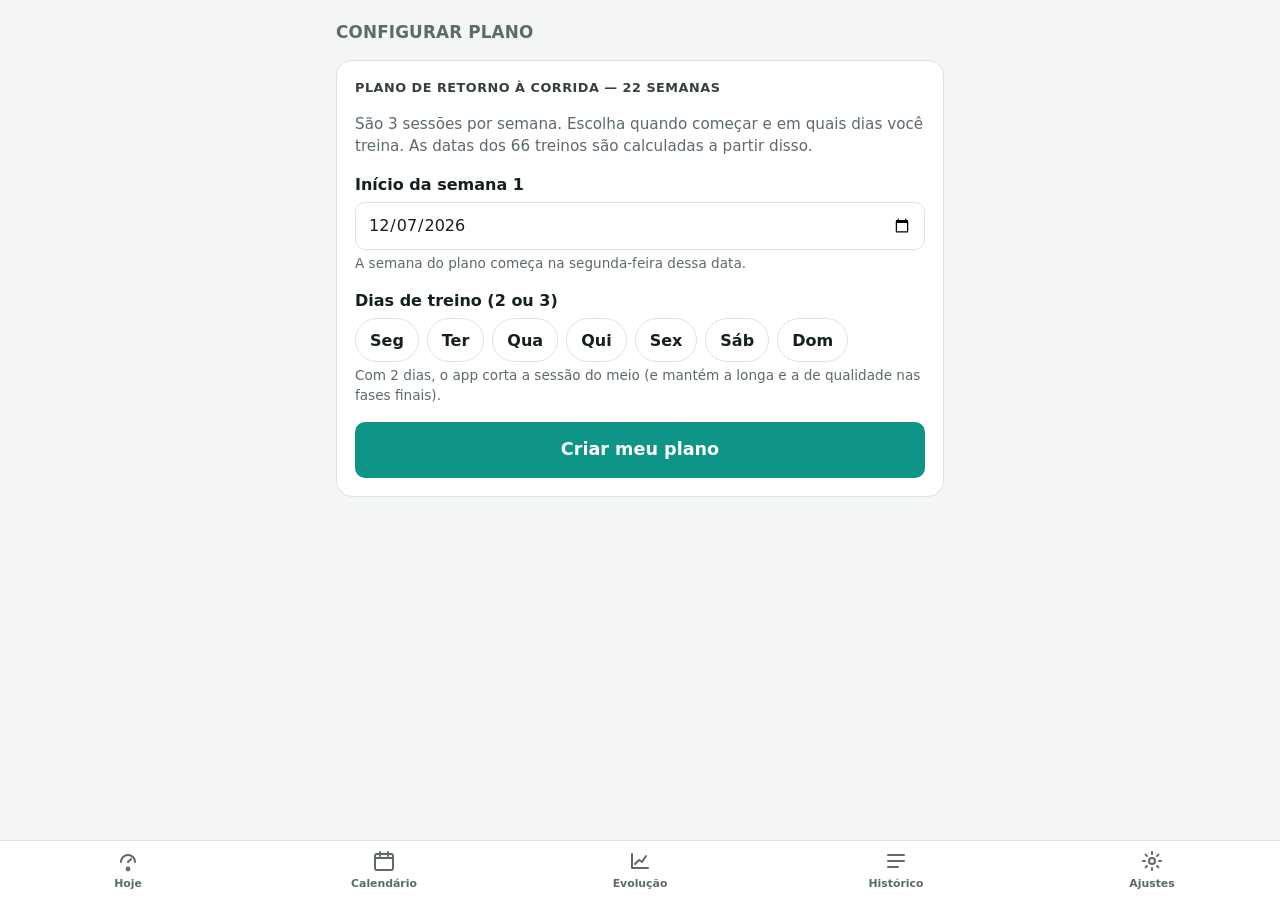
==== index.html @ e7645d5d "App de treinos de corrida — PWA offline, local-first Co-Authored-By: Claude Opus 4.8 <noreply@anthro" ====
<!doctype html>
<html lang="pt-BR">
<head>
  <meta charset="utf-8" />
  <meta name="viewport" content="width=device-width, initial-scale=1, viewport-fit=cover" />
  <title>Treinos de Corrida</title>
  <meta name="theme-color" content="#0f9488" />
  <meta name="description" content="Acompanhamento pessoal do plano de retorno à corrida — offline." />
  <link rel="manifest" href="./manifest.webmanifest" />
  <link rel="apple-touch-icon" href="./assets/icons/apple-touch-icon-180.png" />
  <meta name="apple-mobile-web-app-capable" content="yes" />
  <meta name="apple-mobile-web-app-status-bar-style" content="default" />
  <meta name="apple-mobile-web-app-title" content="Corrida" />
  <link rel="icon" href="./assets/icons/favicon-32.png" sizes="32x32" />
  <link rel="stylesheet" href="./styles/app.css" />
</head>
<body>
  <main id="app" aria-live="polite"></main>

  <nav class="tabbar" id="tabbar" aria-label="Navegação principal">
    <a href="#/hoje" data-rota="hoje">
      <svg viewBox="0 0 24 24" aria-hidden="true"><path d="M5 13a7 7 0 0 1 14 0"/><path d="M12 13l3-3"/><circle cx="12" cy="20" r="1.4"/></svg>
      Hoje
    </a>
    <a href="#/calendario" data-rota="calendario">
      <svg viewBox="0 0 24 24" aria-hidden="true"><rect x="3" y="5" width="18" height="16" rx="2"/><path d="M3 9h18M8 3v4M16 3v4"/></svg>
      Calendário
    </a>
    <a href="#/evolucao" data-rota="evolucao">
      <svg viewBox="0 0 24 24" aria-hidden="true"><path d="M4 19V5M4 19h16"/><path d="M7 15l4-4 3 2 4-6"/></svg>
      Evolução
    </a>
    <a href="#/historico" data-rota="historico">
      <svg viewBox="0 0 24 24" aria-hidden="true"><path d="M4 6h16M4 12h16M4 18h10"/></svg>
      Histórico
    </a>
    <a href="#/ajustes" data-rota="ajustes">
      <svg viewBox="0 0 24 24" aria-hidden="true"><circle cx="12" cy="12" r="3"/><path d="M12 3v2M12 19v2M3 12h2M19 12h2M5.6 5.6l1.4 1.4M17 17l1.4 1.4M18.4 5.6L17 7M7 17l-1.4 1.4"/></svg>
      Ajustes
    </a>
  </nav>

  <script type="module" src="./js/app.js"></script>
</body>
</html>
---- styles/app.css ----
/* app.css — design system e layout. Mobile-first, testado em 375px.
   Paleta contida (um tom de destaque + um de aviso). Tema escuro via
   prefers-color-scheme. Sem framework. */

:root {
  --bg: #f4f6f5;
  --surface: #ffffff;
  --surface-2: #eef2f0;
  --ink: #14201d;
  --muted: #5c6b66;
  --border: #dde4e1;
  --accent: #0f9488;
  --accent-ink: #ffffff;
  --accent-weak: #dbeeeb;
  --warn: #b45309;
  --warn-weak: #fbefe0;
  --danger: #b42318;

  --radius: 16px;
  --radius-sm: 10px;
  --tap: 44px;
  --nav-h: 60px;
  --maxw: 640px;

  --safe-bottom: env(safe-area-inset-bottom, 0px);
  --safe-top: env(safe-area-inset-top, 0px);

  color-scheme: light dark;
}

/* Variáveis do tema escuro, reutilizadas por auto (media) e manual (data-theme). */
@media (prefers-color-scheme: dark) {
  :root:not([data-theme="light"]) {
    --bg: #0e1512; --surface: #18201d; --surface-2: #212b27;
    --ink: #e7efec; --muted: #93a29d; --border: #2a3531;
    --accent: #2dd4bf; --accent-ink: #04201c; --accent-weak: #143430;
    --warn: #f0a35e; --warn-weak: #35291b; --danger: #f0776a;
  }
}
:root[data-theme="dark"] {
  --bg: #0e1512; --surface: #18201d; --surface-2: #212b27;
  --ink: #e7efec; --muted: #93a29d; --border: #2a3531;
  --accent: #2dd4bf; --accent-ink: #04201c; --accent-weak: #143430;
  --warn: #f0a35e; --warn-weak: #35291b; --danger: #f0776a;
  color-scheme: dark;
}
:root[data-theme="light"] { color-scheme: light; }

* { box-sizing: border-box; }

html, body { margin: 0; padding: 0; height: 100%; }

body {
  background: var(--bg);
  color: var(--ink);
  font-family: system-ui, -apple-system, "Segoe UI", Roboto, sans-serif;
  line-height: 1.45;
  -webkit-text-size-adjust: 100%;
}

/* ---------- Layout base ---------- */
#app {
  max-width: var(--maxw);
  margin-inline: auto;
  padding: calc(var(--safe-top) + 16px) 16px calc(var(--nav-h) + var(--safe-bottom) + 24px);
  min-height: 100%;
}

.view-titulo {
  font-size: 1.05rem;
  font-weight: 700;
  letter-spacing: .01em;
  margin: 4px 0 16px;
  color: var(--muted);
  text-transform: uppercase;
}

/* ---------- Cartões ---------- */
.card {
  background: var(--surface);
  border: 1px solid var(--border);
  border-radius: var(--radius);
  padding: 18px;
  margin-bottom: 14px;
}
.card--accent {
  background: var(--accent);
  color: var(--accent-ink);
  border-color: transparent;
}

/* ---------- Tipografia utilitária ---------- */
.eyebrow { font-size: .8rem; font-weight: 600; letter-spacing: .04em; text-transform: uppercase; opacity: .85; margin: 0 0 6px; }
.titulo-xl { font-size: 1.8rem; font-weight: 800; line-height: 1.12; margin: 0 0 6px; letter-spacing: -.01em; }
.titulo-lg { font-size: 1.3rem; font-weight: 750; margin: 0 0 4px; }
.numero-grande { font-size: 2.6rem; font-weight: 800; line-height: 1; letter-spacing: -.02em; }
.sub { color: var(--muted); font-size: .95rem; }
.muted { color: var(--muted); }
.strong { font-weight: 700; }

/* linha de metadados (duração / rpe / fc) */
.metarow { display: flex; flex-wrap: wrap; gap: 10px 18px; margin: 14px 0; }
.metaitem { display: flex; flex-direction: column; gap: 2px; }
.metaitem .rotulo { font-size: .72rem; text-transform: uppercase; letter-spacing: .04em; opacity: .8; }
.metaitem .valor { font-size: 1.15rem; font-weight: 700; }

/* estrutura aquec/principal/desaq */
.estrutura { display: grid; gap: 8px; margin-top: 12px; }
.estrutura .bloco { display: grid; grid-template-columns: 92px 1fr; gap: 10px; align-items: baseline; }
.estrutura .bloco .k { font-size: .74rem; text-transform: uppercase; letter-spacing: .03em; opacity: .8; }
.estrutura .bloco .v { font-size: .95rem; }

/* ---------- Botões ---------- */
.btn {
  display: inline-flex; align-items: center; justify-content: center; gap: 8px;
  min-height: var(--tap); padding: 12px 18px;
  border-radius: var(--radius-sm); border: 1px solid var(--border);
  background: var(--surface); color: var(--ink);
  font: inherit; font-weight: 650; cursor: pointer;
  -webkit-tap-highlight-color: transparent; touch-action: manipulation;
}
.btn:active { transform: translateY(1px); }
.btn--primary { background: var(--accent); color: var(--accent-ink); border-color: transparent; }
.btn--block { display: flex; width: 100%; }
.btn--grande { min-height: 56px; font-size: 1.1rem; font-weight: 750; }
.btn--ghost { background: transparent; }
.btn[disabled] { opacity: .55; cursor: not-allowed; }

/* botão dentro do card accent */
.card--accent .btn--primary { background: var(--accent-ink); color: var(--accent); }

/* ---------- Chips (seleção de dias, etc.) ---------- */
.chips { display: flex; flex-wrap: wrap; gap: 8px; }
.chip {
  min-height: var(--tap); min-width: 52px; padding: 8px 14px;
  border-radius: 999px; border: 1.5px solid var(--border);
  background: var(--surface); color: var(--ink); font: inherit; font-weight: 650;
  cursor: pointer; touch-action: manipulation;
}
.chip[aria-pressed="true"] { background: var(--accent); color: var(--accent-ink); border-color: transparent; }

/* ---------- Compactos (anterior / próximo) ---------- */
.mini-lista { display: grid; gap: 8px; }
.mini {
  display: flex; align-items: center; justify-content: space-between; gap: 12px;
  padding: 12px 14px; border: 1px solid var(--border); border-radius: var(--radius-sm);
  background: var(--surface);
}
.mini .esq { display: flex; flex-direction: column; }
.mini .rotulo { font-size: .72rem; text-transform: uppercase; letter-spacing: .04em; color: var(--muted); }
.mini .dir { text-align: right; color: var(--muted); font-size: .9rem; }

/* ---------- Barra de progresso ---------- */
.progresso { height: 10px; border-radius: 999px; background: var(--surface-2); overflow: hidden; }
.progresso > i { display: block; height: 100%; background: var(--accent); border-radius: 999px; }

/* badges de status */
.badge { display: inline-block; padding: 3px 9px; border-radius: 999px; font-size: .74rem; font-weight: 700; }
.badge--absorcao { background: var(--warn-weak); color: var(--warn); }
.badge--concluido { background: var(--accent-weak); color: var(--accent); }

/* ---------- Estado vazio ---------- */
.vazio { text-align: center; padding: 40px 16px; color: var(--muted); }
.vazio .titulo-lg { color: var(--ink); }

/* ---------- Navegação inferior ---------- */
.tabbar {
  position: fixed; left: 0; right: 0; bottom: 0; z-index: 20;
  height: calc(var(--nav-h) + var(--safe-bottom));
  padding-bottom: var(--safe-bottom);
  display: flex; background: var(--surface); border-top: 1px solid var(--border);
}
.tabbar a {
  flex: 1; display: flex; flex-direction: column; align-items: center; justify-content: center;
  gap: 3px; text-decoration: none; color: var(--muted); font-size: .68rem; font-weight: 600;
  min-height: var(--tap);
}
.tabbar a svg { width: 24px; height: 24px; stroke: currentColor; fill: none; stroke-width: 2; stroke-linecap: round; stroke-linejoin: round; }
.tabbar a[aria-current="page"] { color: var(--accent); }

/* ---------- Banner de atualização ---------- */
.update-banner {
  position: fixed; left: 12px; right: 12px; bottom: calc(var(--nav-h) + var(--safe-bottom) + 12px);
  z-index: 30; max-width: var(--maxw); margin-inline: auto;
  display: flex; align-items: center; justify-content: space-between; gap: 12px;
  background: var(--ink); color: var(--bg); padding: 12px 14px; border-radius: var(--radius-sm);
  box-shadow: 0 6px 20px #0004;
}
.update-banner .btn { background: var(--accent); color: var(--accent-ink); border: none; min-height: 40px; padding: 8px 14px; }

/* ---------- Formulários (onboarding e além) ---------- */
.campo { margin-bottom: 16px; }
.campo > label { display: block; font-weight: 650; margin-bottom: 6px; }
.campo .ajuda { font-size: .85rem; color: var(--muted); margin-top: 4px; }
input[type="date"], input[type="text"], input[type="number"], select {
  width: 100%; min-height: var(--tap); padding: 10px 12px; font: inherit;
  background: var(--surface); color: var(--ink); border: 1.5px solid var(--border); border-radius: var(--radius-sm);
}
.erro { color: var(--danger); font-size: .9rem; margin-top: 6px; }

/* utilidades */
.stack > * + * { margin-top: 12px; }
.row-between { display: flex; align-items: center; justify-content: space-between; gap: 12px; }
.hidden { display: none !important; }

/* ---------- Topbar (telas cheias) ---------- */
.topbar { display: flex; align-items: center; gap: 8px; margin: 0 0 14px; }
.topbar__voltar { min-height: 40px; min-width: 40px; padding: 6px 12px; font-size: 1.2rem; }
.topbar__titulo { font-size: 1.15rem; font-weight: 750; margin: 0; }

/* ---------- Seletor de botões (RPE, sensação) ---------- */
.seletor { display: flex; flex-wrap: wrap; gap: 8px; }
.seletor--grid { display: grid; gap: 8px; }
.seletor__op {
  min-height: var(--tap); padding: 10px 12px; border-radius: var(--radius-sm);
  border: 1.5px solid var(--border); background: var(--surface); color: var(--ink);
  font: inherit; font-weight: 650; cursor: pointer; touch-action: manipulation;
}
.seletor__op[aria-pressed="true"] { background: var(--accent); color: var(--accent-ink); border-color: transparent; }

/* pace ao vivo */
.pace-vivo { display: flex; align-items: baseline; gap: 8px; margin: 4px 0 8px; }
.pace-vivo .valor { font-size: 1.6rem; font-weight: 800; }
.pace-vivo .rot { color: var(--muted); font-size: .8rem; text-transform: uppercase; letter-spacing: .04em; }

.avisos { color: var(--warn); font-size: .85rem; margin: 6px 0 0; }
.avisos p { margin: 2px 0; }

/* desconforto */
.desconforto { border: 1px dashed var(--border); border-radius: var(--radius-sm); padding: 12px; margin-top: 8px; }

/* ---------- Sheet / modal ---------- */
.sheet-overlay {
  position: fixed; inset: 0; z-index: 40; background: #0007;
  display: flex; align-items: flex-end; justify-content: center;
}
.sheet {
  background: var(--surface); width: 100%; max-width: var(--maxw);
  border-radius: 18px 18px 0 0; padding: 12px 16px calc(20px + var(--safe-bottom));
  max-height: 85vh; overflow-y: auto;
}
.sheet__grip { width: 40px; height: 4px; border-radius: 2px; background: var(--border); margin: 2px auto 12px; }

/* ---------- Segmented control ---------- */
.segmentos { display: inline-flex; background: var(--surface-2); border-radius: 999px; padding: 4px; gap: 2px; margin-bottom: 14px; flex-wrap: wrap; }
.segmentos__op {
  border: none; background: transparent; color: var(--muted); font: inherit; font-weight: 650;
  padding: 7px 14px; border-radius: 999px; cursor: pointer; min-height: 36px;
}
.segmentos__op[aria-pressed="true"] { background: var(--surface); color: var(--ink); box-shadow: 0 1px 3px #0002; }

/* ---------- Calendário ---------- */
.cal-grid { display: grid; grid-template-columns: repeat(7, 1fr); gap: 6px; }
.cal-dow { text-align: center; font-size: .7rem; color: var(--muted); text-transform: uppercase; padding-bottom: 4px; }
.cal-cell {
  aspect-ratio: 1 / 1; border: 1px solid var(--border); border-radius: 10px; background: var(--surface);
  display: flex; flex-direction: column; align-items: center; justify-content: center; gap: 3px;
  font-size: .85rem; cursor: pointer; padding: 2px; position: relative;
}
.cal-cell--fora { opacity: .35; }
.cal-cell--hoje { outline: 2px solid var(--accent); outline-offset: -2px; }
.cal-cell .dot { width: 8px; height: 8px; border-radius: 50%; }
.cal-cell.abs { box-shadow: inset 0 0 0 2px var(--warn-weak); }

/* pontos por status */
.st-futuro { background: var(--muted); }
.st-hoje { background: var(--accent); }
.st-concluido { background: #1a9e63; }
.st-perdido { background: #d97706; }
.st-nao_realizado { background: var(--danger); }
.st-reagendado { background: var(--warn); }

.legenda { display: flex; flex-wrap: wrap; gap: 10px 14px; margin: 14px 0; font-size: .8rem; color: var(--muted); }
.legenda span { display: inline-flex; align-items: center; gap: 6px; }
.legenda i { width: 10px; height: 10px; border-radius: 50%; display: inline-block; }

.cal-week-list { display: grid; gap: 8px; }

/* ---------- Histórico ---------- */
.hist-grupo { margin-bottom: 18px; }
.hist-grupo h3 { font-size: .8rem; text-transform: uppercase; letter-spacing: .04em; color: var(--muted); margin: 0 0 8px; }
.hist-item { display: grid; grid-template-columns: 1fr auto; gap: 4px 12px; padding: 12px 14px; border: 1px solid var(--border); border-radius: var(--radius-sm); background: var(--surface); margin-bottom: 8px; cursor: pointer; }
.hist-item .tipo { font-weight: 700; }
.hist-item .meta { color: var(--muted); font-size: .85rem; }
.hist-item .dir { text-align: right; }
.filtros { display: flex; gap: 8px; margin-bottom: 12px; flex-wrap: wrap; }
.filtros input, .filtros select { min-height: 40px; }

/* ---------- Comparativo planejado × realizado ---------- */
.comp { display: grid; grid-template-columns: 1fr 1fr; gap: 12px; }
.comp .col { border: 1px solid var(--border); border-radius: var(--radius-sm); padding: 12px; }
.comp .col h4 { margin: 0 0 8px; font-size: .78rem; text-transform: uppercase; letter-spacing: .04em; color: var(--muted); }
.comp .linha { display: flex; justify-content: space-between; padding: 5px 0; font-size: .95rem; }
.delta { display: inline-block; font-weight: 700; }
.delta--pos { color: #1a9e63; }
.delta--neg { color: var(--warn); }

/* ---------- Gráficos SVG ---------- */
.grafico { margin-bottom: 20px; }
.grafico__topo { display: flex; align-items: baseline; justify-content: space-between; margin-bottom: 4px; }
.grafico__num { font-size: 2rem; font-weight: 800; letter-spacing: -.02em; }
.grafico__rot { color: var(--muted); font-size: .82rem; }
.grafico svg { width: 100%; height: auto; display: block; overflow: visible; }
.grafico .eixo { stroke: var(--border); stroke-width: 1; }
.grafico .linha { fill: none; stroke: var(--accent); stroke-width: 2.5; stroke-linejoin: round; stroke-linecap: round; }
.grafico .ponto { fill: var(--accent); }
.grafico .barra { fill: var(--accent); }
.grafico .rotulo-x { fill: var(--muted); font-size: 9px; }
.grafico .vazio-msg { fill: var(--muted); font-size: 12px; }

/* dashboard de números */
.kpis { display: grid; grid-template-columns: 1fr 1fr; gap: 10px; margin-bottom: 16px; }
.kpi { border: 1px solid var(--border); border-radius: var(--radius-sm); padding: 12px; background: var(--surface); }
.kpi .n { font-size: 1.5rem; font-weight: 800; }
.kpi .r { font-size: .78rem; color: var(--muted); }

/* ---------- Ajuda ---------- */
.ajuda-doc h3 { margin: 18px 0 6px; font-size: 1rem; }
.ajuda-doc p, .ajuda-doc li { color: var(--ink); font-size: .95rem; }
.ajuda-doc .aviso { background: var(--warn-weak); color: var(--warn); padding: 10px 12px; border-radius: var(--radius-sm); font-weight: 600; }

/* link-ish button list (ajustes) */
.lista-acoes { display: grid; gap: 8px; }
.lista-acoes .btn { justify-content: flex-start; }
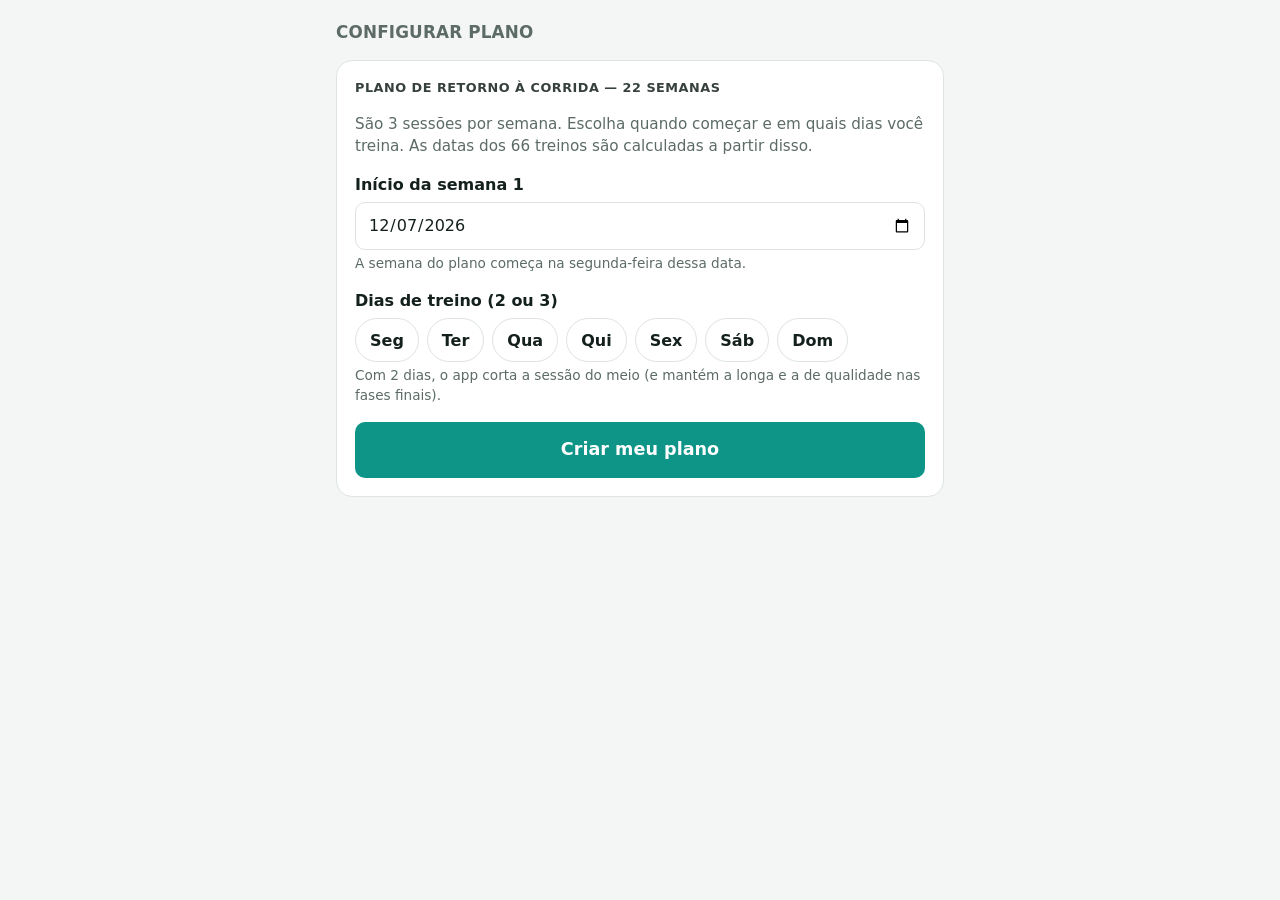
==== commit b02af4c5: "Corrige nav no onboarding e força atualização do cache - Esconde a barra de navegação inferior duran" ====
--- a/index.html
+++ b/index.html
@@ -3,18 +3,18 @@
 <head>
   <meta charset="utf-8" />
   <meta name="viewport" content="width=device-width, initial-scale=1, viewport-fit=cover" />
-  <title>Treinos de Corrida</title>
+  <title>PaceUp</title>
   <meta name="theme-color" content="#0f9488" />
   <meta name="description" content="Acompanhamento pessoal do plano de retorno à corrida — offline." />
   <link rel="manifest" href="./manifest.webmanifest" />
   <link rel="apple-touch-icon" href="./assets/icons/apple-touch-icon-180.png" />
   <meta name="apple-mobile-web-app-capable" content="yes" />
   <meta name="apple-mobile-web-app-status-bar-style" content="default" />
-  <meta name="apple-mobile-web-app-title" content="Corrida" />
+  <meta name="apple-mobile-web-app-title" content="PaceUp" />
   <link rel="icon" href="./assets/icons/favicon-32.png" sizes="32x32" />
   <link rel="stylesheet" href="./styles/app.css" />
 </head>
-<body>
+<body class="sem-nav">
   <main id="app" aria-live="polite"></main>
 
   <nav class="tabbar" id="tabbar" aria-label="Navegação principal">
--- a/styles/app.css
+++ b/styles/app.css
@@ -177,6 +177,9 @@
 }
 .tabbar a svg { width: 24px; height: 24px; stroke: currentColor; fill: none; stroke-width: 2; stroke-linecap: round; stroke-linejoin: round; }
 .tabbar a[aria-current="page"] { color: var(--accent); }
+/* Durante o onboarding (router ainda não iniciado) a barra fica escondida:
+   sem ela clicável e sem função. iniciarRouter() remove esta classe. */
+body.sem-nav .tabbar { display: none; }
 
 /* ---------- Banner de atualização ---------- */
 .update-banner {
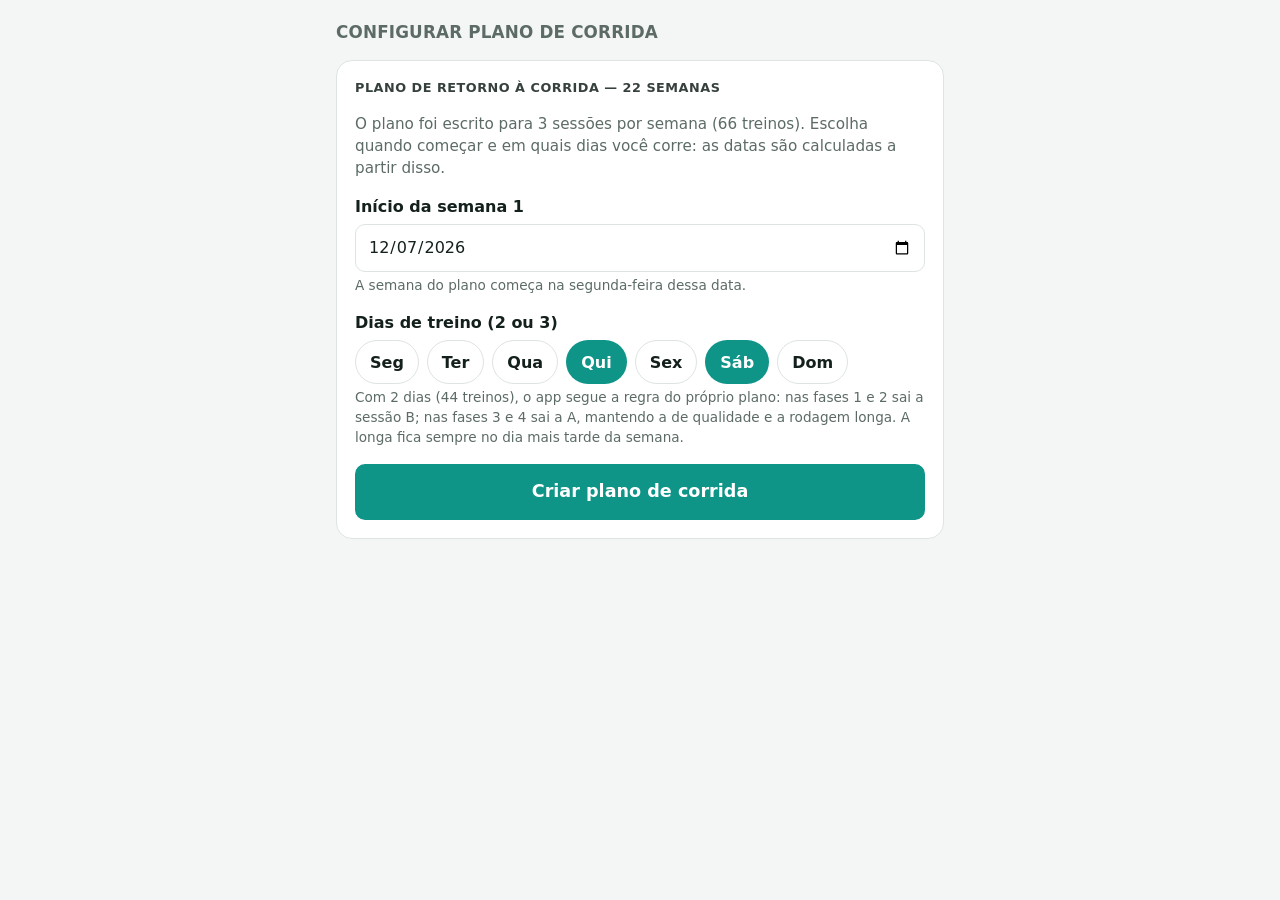
==== commit 882970bb: "Hub fase 1: migração v2, agenda semanal e nova tela Hoje - IndexedDB v2: cria weeklySchedule, sessio" ====
--- a/index.html
+++ b/index.html
@@ -5,7 +5,7 @@
   <meta name="viewport" content="width=device-width, initial-scale=1, viewport-fit=cover" />
   <title>PaceUp</title>
   <meta name="theme-color" content="#0f9488" />
-  <meta name="description" content="Acompanhamento pessoal do plano de retorno à corrida — offline." />
+  <meta name="description" content="Hub pessoal de treinos, nutrição e corpo — offline, local-first." />
   <link rel="manifest" href="./manifest.webmanifest" />
   <link rel="apple-touch-icon" href="./assets/icons/apple-touch-icon-180.png" />
   <meta name="apple-mobile-web-app-capable" content="yes" />
@@ -22,17 +22,9 @@
       <svg viewBox="0 0 24 24" aria-hidden="true"><path d="M5 13a7 7 0 0 1 14 0"/><path d="M12 13l3-3"/><circle cx="12" cy="20" r="1.4"/></svg>
       Hoje
     </a>
-    <a href="#/calendario" data-rota="calendario">
-      <svg viewBox="0 0 24 24" aria-hidden="true"><rect x="3" y="5" width="18" height="16" rx="2"/><path d="M3 9h18M8 3v4M16 3v4"/></svg>
-      Calendário
-    </a>
-    <a href="#/evolucao" data-rota="evolucao">
-      <svg viewBox="0 0 24 24" aria-hidden="true"><path d="M4 19V5M4 19h16"/><path d="M7 15l4-4 3 2 4-6"/></svg>
-      Evolução
-    </a>
-    <a href="#/historico" data-rota="historico">
-      <svg viewBox="0 0 24 24" aria-hidden="true"><path d="M4 6h16M4 12h16M4 18h10"/></svg>
-      Histórico
+    <a href="#/treinos" data-rota="treinos">
+      <svg viewBox="0 0 24 24" aria-hidden="true"><path d="M6 8v8M18 8v8M3 10v4M21 10v4M6 12h12"/></svg>
+      Treinos
     </a>
     <a href="#/ajustes" data-rota="ajustes">
       <svg viewBox="0 0 24 24" aria-hidden="true"><circle cx="12" cy="12" r="3"/><path d="M12 3v2M12 19v2M3 12h2M19 12h2M5.6 5.6l1.4 1.4M17 17l1.4 1.4M18.4 5.6L17 7M7 17l-1.4 1.4"/></svg>
--- a/styles/app.css
+++ b/styles/app.css
@@ -15,6 +15,10 @@
   --warn: #b45309;
   --warn-weak: #fbefe0;
   --danger: #b42318;
+  --danger-weak: #f6d6d2;
+  --ok: #1a9e63;
+  --ok-weak: #e6f5ee;
+  --ok-ink: #11683f;
 
   --radius: 16px;
   --radius-sm: 10px;
@@ -35,6 +39,7 @@
     --ink: #e7efec; --muted: #93a29d; --border: #2a3531;
     --accent: #2dd4bf; --accent-ink: #04201c; --accent-weak: #143430;
     --warn: #f0a35e; --warn-weak: #35291b; --danger: #f0776a;
+    --danger-weak: #4a2320; --ok: #34c784; --ok-weak: #13291e; --ok-ink: #8ee3b9;
   }
 }
 :root[data-theme="dark"] {
@@ -42,6 +47,7 @@
   --ink: #e7efec; --muted: #93a29d; --border: #2a3531;
   --accent: #2dd4bf; --accent-ink: #04201c; --accent-weak: #143430;
   --warn: #f0a35e; --warn-weak: #35291b; --danger: #f0776a;
+  --danger-weak: #4a2320; --ok: #34c784; --ok-weak: #13291e; --ok-ink: #8ee3b9;
   color-scheme: dark;
 }
 :root[data-theme="light"] { color-scheme: light; }
@@ -124,6 +130,7 @@
 .btn--block { display: flex; width: 100%; }
 .btn--grande { min-height: 56px; font-size: 1.1rem; font-weight: 750; }
 .btn--ghost { background: transparent; }
+.btn--perigo { color: var(--danger); border-color: var(--danger); }
 .btn[disabled] { opacity: .55; cursor: not-allowed; }
 
 /* botão dentro do card accent */
@@ -325,3 +332,61 @@
 /* link-ish button list (ajustes) */
 .lista-acoes { display: grid; gap: 8px; }
 .lista-acoes .btn { justify-content: flex-start; }
+
+/* =====================================================================
+   Hub (v2)
+   ===================================================================== */
+.pequeno { font-size: .82rem; }
+.hoje-data { margin: -10px 0 14px; font-size: 1.35rem; font-weight: 800; letter-spacing: -.01em; }
+
+/* ---------- Agenda: linhas com check de 1 toque ---------- */
+.agenda-lista { display: grid; gap: 8px; }
+.agenda-linha { border: 1px solid var(--border); border-radius: var(--radius-sm); background: var(--surface); }
+.agenda-linha__topo { display: flex; align-items: center; gap: 10px; padding: 8px 8px 8px 12px; }
+.agenda-linha__info {
+  flex: 1; min-width: 0; display: flex; flex-direction: column; align-items: flex-start; gap: 1px;
+  background: none; border: 0; padding: 4px 0; color: inherit; font: inherit; text-align: left; cursor: pointer;
+}
+.agenda-linha__periodo { font-size: .68rem; text-transform: uppercase; letter-spacing: .05em; color: var(--muted); font-weight: 650; }
+.agenda-linha__titulo { font-weight: 700; line-height: 1.25; }
+.agenda-linha__sub { font-size: .82rem; color: var(--muted); }
+.agenda-linha--feito { border-color: var(--ok); background: var(--ok-weak); }
+.agenda-linha--nao_feito { border-color: var(--danger-weak); }
+.agenda-linha--pulado { border-style: dashed; }
+.agenda-linha--feito .agenda-linha__titulo { color: var(--ok-ink); }
+.agenda-linha__detalhe { padding: 0 12px 12px; }
+.agenda-linha__detalhe .btn { margin-top: 12px; }
+.agenda-acoes { display: flex; justify-content: flex-end; margin-top: 8px; }
+.agenda-acoes .btn { min-height: 40px; padding: 8px 12px; font-size: .9rem; }
+
+.check3 { display: flex; gap: 6px; flex-shrink: 0; }
+.check3__op {
+  width: var(--tap); height: var(--tap); border-radius: 50%;
+  border: 1.5px solid var(--border); background: var(--surface); color: var(--muted);
+  font: inherit; font-size: 1.1rem; font-weight: 800; line-height: 1; cursor: pointer;
+  display: inline-flex; align-items: center; justify-content: center;
+  -webkit-tap-highlight-color: transparent; touch-action: manipulation;
+}
+.check3__op:active { transform: scale(.94); }
+.check3__op--feito[aria-pressed="true"] { background: var(--ok); border-color: var(--ok); color: #fff; }
+.check3__op--nao_feito[aria-pressed="true"] { background: var(--danger); border-color: var(--danger); color: #fff; }
+.check3__op--pulado[aria-pressed="true"] { background: var(--warn); border-color: var(--warn); color: #fff; }
+
+/* ---------- Resumo da semana ---------- */
+.semana-resumo { display: grid; grid-template-columns: auto 1fr; gap: 18px; align-items: center; }
+.semana-resumo .rotulo { display: block; font-size: .72rem; text-transform: uppercase; letter-spacing: .04em; color: var(--muted); font-weight: 650; }
+.semana-resumo__lower { display: flex; flex-direction: column; align-items: flex-start; padding-right: 18px; border-right: 1px solid var(--border); }
+.semana-resumo__lower.ok .numero-grande { color: var(--ok); }
+.semana-resumo__ader { display: grid; gap: 6px; }
+.semana-nav { display: flex; align-items: center; justify-content: space-between; margin-bottom: 10px; }
+.semana-nav .btn { min-width: var(--tap); font-size: 1.3rem; padding: 6px 12px; }
+.dia-card { padding: 14px; }
+.dia-card--hoje { border-color: var(--accent); }
+
+/* ---------- Editores (agenda, metas) ---------- */
+.editor-item { display: flex; align-items: center; gap: 8px; border: 1px solid var(--border); border-radius: var(--radius-sm); padding: 4px 4px 4px 12px; }
+.editor-item__info { flex: 1; display: flex; flex-direction: column; align-items: flex-start; background: none; border: 0; padding: 6px 0; color: inherit; font: inherit; text-align: left; cursor: pointer; }
+.par-campos { display: grid; grid-template-columns: 1fr 1fr; gap: 12px; }
+.seletor--grid .seletor__op { padding: 10px 4px; min-width: 0; }
+.segmentos--cheio { display: flex; width: 100%; flex-wrap: nowrap; }
+.segmentos--cheio .segmentos__op { flex: 1; padding: 7px 4px; font-size: .9rem; white-space: nowrap; }
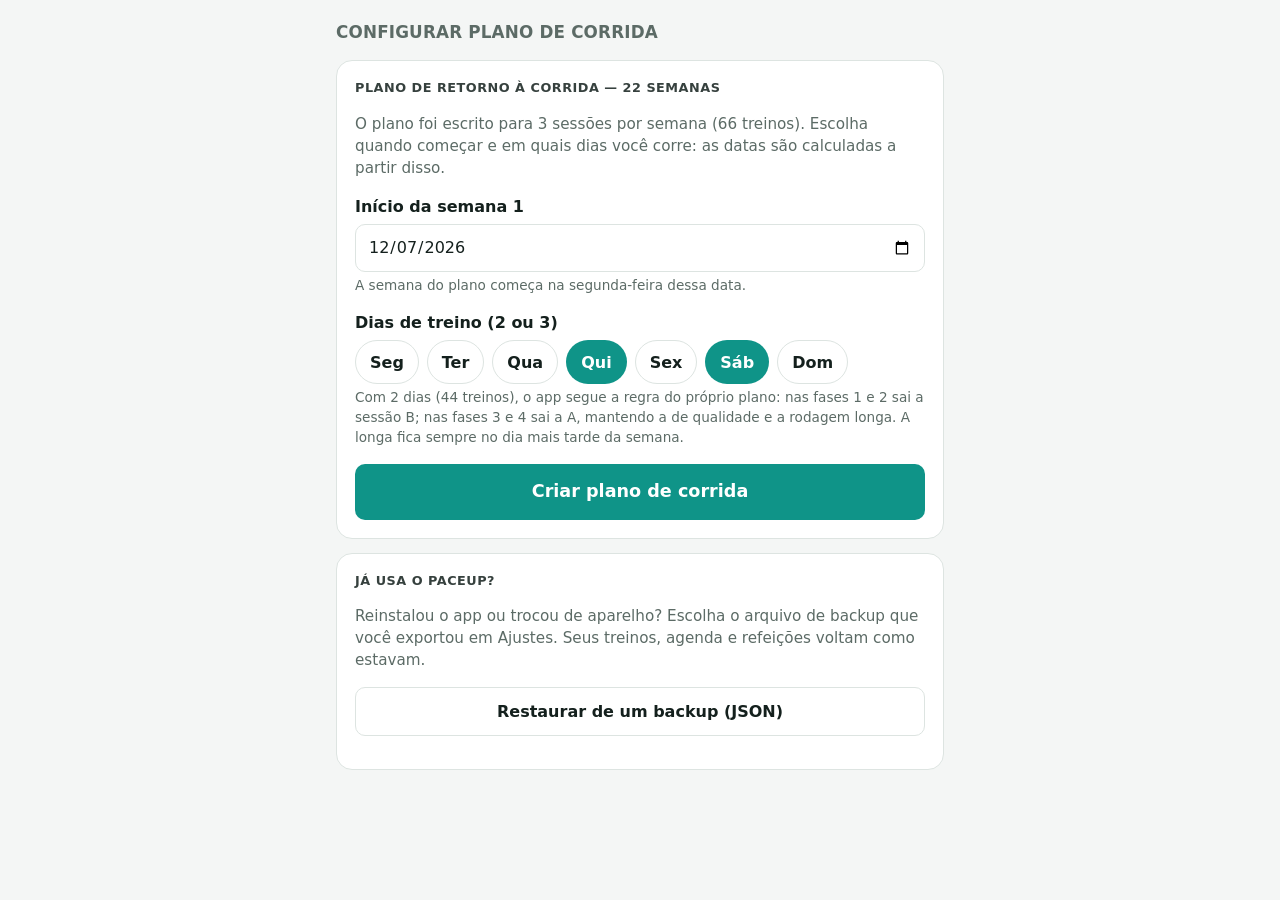
==== commit 42793b0e: "Aba Semana: motor de rotas, check-in, exceções e histórico - motor puro em services/motor-rotas.js: " ====
--- a/index.html
+++ b/index.html
@@ -5,7 +5,7 @@
   <meta name="viewport" content="width=device-width, initial-scale=1, viewport-fit=cover" />
   <title>PaceUp</title>
   <meta name="theme-color" content="#0f9488" />
-  <meta name="description" content="Hub pessoal de treinos, nutrição e corpo — offline, local-first." />
+  <meta name="description" content="Hub pessoal de treinos e nutrição — offline, local-first." />
   <link rel="manifest" href="./manifest.webmanifest" />
   <link rel="apple-touch-icon" href="./assets/icons/apple-touch-icon-180.png" />
   <meta name="apple-mobile-web-app-capable" content="yes" />
@@ -26,6 +26,14 @@
       <svg viewBox="0 0 24 24" aria-hidden="true"><path d="M6 8v8M18 8v8M3 10v4M21 10v4M6 12h12"/></svg>
       Treinos
     </a>
+    <a href="#/semana" data-rota="semana">
+      <svg viewBox="0 0 24 24" aria-hidden="true"><rect x="4" y="5" width="16" height="15" rx="2"/><path d="M4 10h16M9 3v4M15 3v4M12 10v10"/></svg>
+      Semana
+    </a>
+    <a href="#/nutricao" data-rota="nutricao">
+      <svg viewBox="0 0 24 24" aria-hidden="true"><path d="M7 3v8M5 3v5a2 2 0 0 0 4 0V3M7 11v10"/><path d="M17 3c-2 0-3 2.5-3 6s1.2 4 3 4v8"/></svg>
+      Nutrição
+    </a>
     <a href="#/ajustes" data-rota="ajustes">
       <svg viewBox="0 0 24 24" aria-hidden="true"><circle cx="12" cy="12" r="3"/><path d="M12 3v2M12 19v2M3 12h2M19 12h2M5.6 5.6l1.4 1.4M17 17l1.4 1.4M18.4 5.6L17 7M7 17l-1.4 1.4"/></svg>
       Ajustes
--- a/styles/app.css
+++ b/styles/app.css
@@ -19,6 +19,8 @@
   --ok: #1a9e63;
   --ok-weak: #e6f5ee;
   --ok-ink: #11683f;
+  --carb: #c98a2b;
+  --gord: #b06a4f;
 
   --radius: 16px;
   --radius-sm: 10px;
@@ -40,6 +42,7 @@
     --accent: #2dd4bf; --accent-ink: #04201c; --accent-weak: #143430;
     --warn: #f0a35e; --warn-weak: #35291b; --danger: #f0776a;
     --danger-weak: #4a2320; --ok: #34c784; --ok-weak: #13291e; --ok-ink: #8ee3b9;
+    --carb: #e0ad5a; --gord: #cf8a70;
   }
 }
 :root[data-theme="dark"] {
@@ -48,6 +51,7 @@
   --accent: #2dd4bf; --accent-ink: #04201c; --accent-weak: #143430;
   --warn: #f0a35e; --warn-weak: #35291b; --danger: #f0776a;
   --danger-weak: #4a2320; --ok: #34c784; --ok-weak: #13291e; --ok-ink: #8ee3b9;
+  --carb: #e0ad5a; --gord: #cf8a70;
   color-scheme: dark;
 }
 :root[data-theme="light"] { color-scheme: light; }
@@ -211,7 +215,7 @@
 /* utilidades */
 .stack > * + * { margin-top: 12px; }
 .row-between { display: flex; align-items: center; justify-content: space-between; gap: 12px; }
-.hidden { display: none !important; }
+.hidden, [hidden] { display: none !important; }
 
 /* ---------- Topbar (telas cheias) ---------- */
 .topbar { display: flex; align-items: center; gap: 8px; margin: 0 0 14px; }
@@ -276,6 +280,7 @@
 .st-futuro { background: var(--muted); }
 .st-hoje { background: var(--accent); }
 .st-concluido { background: #1a9e63; }
+.st-encurtado { background: var(--ok); opacity: .55; }
 .st-perdido { background: #d97706; }
 .st-nao_realizado { background: var(--danger); }
 .st-reagendado { background: var(--warn); }
@@ -352,7 +357,6 @@
 .agenda-linha__sub { font-size: .82rem; color: var(--muted); }
 .agenda-linha--feito { border-color: var(--ok); background: var(--ok-weak); }
 .agenda-linha--nao_feito { border-color: var(--danger-weak); }
-.agenda-linha--pulado { border-style: dashed; }
 .agenda-linha--feito .agenda-linha__titulo { color: var(--ok-ink); }
 .agenda-linha__detalhe { padding: 0 12px 12px; }
 .agenda-linha__detalhe .btn { margin-top: 12px; }
@@ -370,7 +374,6 @@
 .check3__op:active { transform: scale(.94); }
 .check3__op--feito[aria-pressed="true"] { background: var(--ok); border-color: var(--ok); color: #fff; }
 .check3__op--nao_feito[aria-pressed="true"] { background: var(--danger); border-color: var(--danger); color: #fff; }
-.check3__op--pulado[aria-pressed="true"] { background: var(--warn); border-color: var(--warn); color: #fff; }
 
 /* ---------- Resumo da semana ---------- */
 .semana-resumo { display: grid; grid-template-columns: auto 1fr; gap: 18px; align-items: center; }
@@ -390,3 +393,243 @@
 .seletor--grid .seletor__op { padding: 10px 4px; min-width: 0; }
 .segmentos--cheio { display: flex; width: 100%; flex-wrap: nowrap; }
 .segmentos--cheio .segmentos__op { flex: 1; padding: 7px 4px; font-size: .9rem; white-space: nowrap; }
+
+/* ---------- Nutrição ---------- */
+.selo-estimativa { font-size: .66rem; font-weight: 700; text-transform: uppercase; letter-spacing: .05em; color: var(--warn); background: var(--warn-weak); padding: 3px 8px; border-radius: 999px; }
+.proteina-topo { display: flex; align-items: baseline; gap: 8px; margin: 2px 0 10px; }
+.faixa-meta { position: relative; height: 12px; border-radius: 999px; background: var(--surface-2); overflow: hidden; flex: 1; min-width: 60px; }
+.faixa-meta > i { position: absolute; top: 0; bottom: 0; display: block; }
+.faixa-meta__alvo { background: var(--accent-weak); outline: 1.5px dashed var(--accent); outline-offset: -1.5px; }
+.faixa-meta__valor { left: 0; background: var(--warn); border-radius: 999px; opacity: .9; }
+.faixa-meta__valor.ok { background: var(--ok); }
+.extras-lista { display: grid; gap: 4px; margin-top: 8px; }
+.extra-item { display: flex; align-items: center; justify-content: space-between; font-size: .9rem; padding-left: 4px; }
+.extra-item__x { min-height: 32px; padding: 4px 10px; color: var(--muted); }
+.link-sutil { background: none; border: 0; color: var(--accent); font: inherit; font-size: .85rem; font-weight: 650; cursor: pointer; padding: 4px; }
+.agenda-linha--agora:not(.agenda-linha--feito) { border-color: var(--accent); box-shadow: inset 3px 0 0 var(--accent); }
+
+.busca-wrap { position: relative; margin-bottom: 10px; }
+.busca { width: 100%; min-height: var(--tap); padding: 10px 44px 10px 14px; font: inherit; background: var(--surface); color: var(--ink); border: 1.5px solid var(--border); border-radius: 999px; -webkit-appearance: none; appearance: none; }
+.busca::-webkit-search-cancel-button { display: none; }
+.busca-limpar { position: absolute; right: 2px; top: 0; min-height: var(--tap); padding: 0 14px; border: 0; }
+.abas-refeicao { display: grid; grid-template-columns: repeat(4, 1fr); gap: 6px; margin-bottom: 14px; }
+.aba-refeicao {
+  position: relative; display: flex; flex-direction: column; align-items: center; gap: 1px;
+  padding: 8px 4px; border-radius: var(--radius-sm); border: 1.5px solid var(--border);
+  background: var(--surface); color: var(--ink); font: inherit; font-weight: 700; cursor: pointer;
+}
+.aba-refeicao[aria-selected="true"] { background: var(--accent); color: var(--accent-ink); border-color: transparent; }
+.aba-refeicao__hora { font-size: .66rem; font-weight: 500; opacity: .8; }
+.aba-refeicao__ok { position: absolute; top: 2px; right: 6px; font-size: .75rem; color: var(--ok); }
+.aba-refeicao[aria-selected="true"] .aba-refeicao__ok { color: var(--accent-ink); }
+.nutri-cab { margin: 4px 0 10px; }
+.registro-feito { display: flex; align-items: center; justify-content: space-between; gap: 8px; padding: 8px 8px 8px 14px; border-radius: var(--radius-sm); background: var(--ok-weak); color: var(--ok-ink); font-weight: 650; margin-bottom: 12px; }
+.registro-feito .btn { min-height: 36px; padding: 6px 12px; }
+.registro-acoes { grid-template-columns: 2fr 1fr; margin-bottom: 12px; }
+.registro-acoes .btn { justify-content: center; }
+.variantes { display: flex; flex-wrap: wrap; gap: 8px; margin-bottom: 12px; }
+.variante { min-height: 40px; padding: 8px 12px; border-radius: 999px; border: 1.5px solid var(--border); background: var(--surface); color: var(--ink); font: inherit; font-weight: 650; cursor: pointer; }
+.variante[aria-pressed="true"] { border-color: var(--accent); color: var(--accent); background: var(--accent-weak); }
+.bloco-topo { display: flex; align-items: center; justify-content: space-between; gap: 8px; margin-bottom: 8px; }
+.bloco-grupo { font-size: .74rem; font-weight: 750; text-transform: uppercase; letter-spacing: .04em; color: var(--muted); }
+.chip-opcional { flex: 0 0 auto; font-size: .63rem; font-weight: 700; text-transform: uppercase; letter-spacing: .05em; color: var(--muted); border: 1px solid var(--border); padding: 2px 7px; border-radius: 999px; }
+.opcao { display: flex; flex-direction: column; gap: 1px; padding: 6px 2px; }
+.opcao .quantidade { font-size: 1.25rem; font-weight: 750; letter-spacing: -.01em; }
+.opcao .alimento { color: var(--ink); }
+.opcao--btn { width: 100%; text-align: left; border: 1.5px solid transparent; border-radius: var(--radius-sm); background: var(--surface-2); color: inherit; font: inherit; padding: 8px 12px; cursor: pointer; }
+.opcao--btn[aria-pressed="true"] { border-color: var(--accent); background: var(--accent-weak); }
+.ou { display: flex; align-items: center; gap: 10px; color: var(--muted); font-size: .72rem; text-transform: uppercase; letter-spacing: .06em; margin: 2px 0; }
+.ou::before, .ou::after { content: ""; flex: 1; height: 1px; background: var(--border); }
+.mais { display: flex; justify-content: center; margin: -6px 0 8px; }
+.mais span { width: 28px; height: 28px; border-radius: 50%; display: flex; align-items: center; justify-content: center; background: var(--surface-2); color: var(--muted); font-weight: 800; }
+.observacao { font-size: .88rem; color: var(--muted); background: var(--surface-2); border-radius: var(--radius-sm); padding: 10px 12px; margin: 4px 0 14px; }
+.subs-medida { color: var(--muted); font-size: .88rem; }
+.opcao.subs { flex-direction: row; justify-content: space-between; gap: 10px; border-radius: 8px; padding: 7px 8px; }
+.opcao.casa { background: var(--accent-weak); box-shadow: inset 3px 0 0 var(--accent); }
+.rodape-plano { text-align: center; color: var(--muted); font-size: .78rem; margin-top: 18px; }
+.espaco-barra { height: 64px; }
+
+.barra-prato {
+  position: fixed; left: 0; right: 0; bottom: calc(var(--nav-h) + var(--safe-bottom)); z-index: 25;
+  max-width: var(--maxw); margin-inline: auto; background: var(--surface);
+  border-top: 1px solid var(--border); box-shadow: 0 -6px 18px #0002; padding: 4px 16px 8px;
+  max-height: 60vh; overflow-y: auto;
+}
+.barra-prato[hidden] { display: none; }
+.barra-prato__topo { width: 100%; display: flex; align-items: center; gap: 10px; min-height: var(--tap); background: none; border: 0; color: inherit; font: inherit; cursor: pointer; padding: 0; }
+.barra-prato__topo .muted { margin-left: auto; }
+.barra-prato__aviso { font-size: .75rem; font-weight: 700; color: var(--warn); background: var(--warn-weak); padding: 2px 8px; border-radius: 999px; }
+.barra-prato__lista { display: grid; gap: 6px; margin: 4px 0 8px; }
+.barra-prato__item { display: grid; gap: 1px; padding: 6px 10px; border-radius: 8px; background: var(--surface-2); }
+.barra-prato__item.falta { background: var(--warn-weak); color: var(--warn); }
+.barra-prato__grupo { font-size: .68rem; font-weight: 700; text-transform: uppercase; letter-spacing: .04em; color: var(--muted); }
+
+.macro-bar { display: flex; height: 10px; border-radius: 999px; overflow: hidden; margin: 12px 0 14px; background: var(--surface-2); }
+.macro-bar > i { display: block; height: 100%; min-width: 2px; }
+.macro-bar > i.p { background: var(--accent); }
+.macro-bar > i.c { background: var(--carb); }
+.macro-bar > i.g { background: var(--gord); }
+.macros-grid { display: grid; grid-template-columns: repeat(3, 1fr); gap: 8px; }
+.macro-item { border: 1px solid var(--border); border-radius: var(--radius-sm); padding: 10px; }
+.macro-val { font-size: 1.3rem; font-weight: 800; }
+.macro-nome { font-size: .78rem; color: var(--muted); display: flex; align-items: center; gap: 6px; }
+.macro-nome::before { content: ""; width: 8px; height: 8px; border-radius: 50%; }
+.macro-item.p .macro-nome::before { background: var(--accent); }
+.macro-item.c .macro-nome::before { background: var(--carb); }
+.macro-item.g .macro-nome::before { background: var(--gord); }
+.macro-kcal { margin: 12px 0; font-size: 1.1rem; }
+
+.dias-proteina { display: grid; gap: 8px; margin-top: 12px; }
+.dia-proteina { display: grid; grid-template-columns: 74px 1fr 52px; align-items: center; gap: 10px; }
+.dia-proteina.futuro { opacity: .45; }
+.dia-proteina__dia { font-size: .82rem; color: var(--muted); }
+.dia-proteina__valor { text-align: right; font-weight: 700; font-size: .9rem; }
+.dia-proteina__valor.ok { color: var(--ok); }
+.citacao { font-size: 1.05rem; font-style: italic; margin: 4px 0 8px; }
+.lista-orientacoes { margin: 0; padding-left: 1.2rem; display: grid; gap: 6px; }
+.link-cupom { text-decoration: none; color: inherit; }
+
+.agenda-linha--remanejado { border-color: var(--ok); border-style: dashed; }
+.agenda-linha--remanejado .agenda-linha__sub { color: var(--ok-ink); }
+.agenda-linha--movido:not(.agenda-linha--feito) .agenda-linha__sub { color: var(--accent); }
+
+/* ---------- Próxima corrida (toque expande o detalhe) ---------- */
+.mini-expansivel { border: 1px solid var(--border); border-radius: var(--radius-sm); background: var(--surface); }
+.mini--expansivel {
+  width: 100%; border: none; background: transparent; color: inherit; font: inherit;
+  text-align: left; cursor: pointer; min-height: var(--tap);
+}
+.mini__seta {
+  flex-shrink: 0; width: 8px; height: 8px; margin: 0 4px 4px 0;
+  border-right: 2px solid var(--muted); border-bottom: 2px solid var(--muted);
+  transform: rotate(45deg); transition: transform .15s;
+}
+.mini--expansivel[aria-expanded="true"] .mini__seta { transform: rotate(-135deg); margin: 4px 4px 0 0; }
+.mini-expansivel .agenda-linha__detalhe { padding: 0 14px 14px; }
+.mini-expansivel .metarow { margin-top: 4px; }
+
+/* ---------- Arrastar treinos na semana ---------- */
+.dica-arrastar { font-size: .82rem; color: var(--muted); margin: -4px 4px 12px; }
+.slot { display: grid; gap: 8px; border-radius: var(--radius-sm); }
+.slot--vazio { display: none; }
+body.arrastando { cursor: grabbing; }
+body.arrastando .slot--vazio {
+  display: flex; align-items: center; justify-content: center; min-height: 46px;
+  border: 1.5px dashed var(--border); color: var(--muted); font-size: .8rem;
+}
+body.arrastando .slot--vazio::before { content: attr(data-rotulo); }
+body.arrastando .dia-card__descanso { display: none; }
+.slot--alvo { outline: 2px dashed var(--accent); outline-offset: 3px; }
+body.arrastando .slot--vazio.slot--alvo { border-color: transparent; background: var(--accent-weak); color: var(--accent); font-weight: 650; }
+.arrastavel { -webkit-user-select: none; user-select: none; -webkit-touch-callout: none; }
+.arrasto-origem { opacity: .35; }
+.arrasto-fantasma {
+  position: fixed; z-index: 1000; margin: 0; pointer-events: none;
+  box-shadow: 0 12px 32px rgba(0, 0, 0, .35); transform: scale(1.02);
+}
+.arrasto-indicador { position: fixed; z-index: 999; height: 3px; border-radius: 2px; background: var(--accent); pointer-events: none; }
+
+/* ---------- Merge de sessões (v4) ---------- */
+.agenda-linha--mesclada { border-style: dashed; border-color: var(--accent); }
+.agenda-linha--mesclada .agenda-linha__sub { color: var(--accent); }
+.agenda-linha--mesclada-coberta { border-style: dashed; border-color: var(--ok); }
+.agenda-linha--mesclada-coberta .agenda-linha__sub { color: var(--ok-ink); }
+.agenda-linha--combinada:not(.agenda-linha--feito) { box-shadow: inset 3px 0 0 var(--accent); }
+.agenda-linha__aviso { font-size: .8rem; color: var(--warn); font-weight: 600; }
+.agenda-linha__aviso:empty { display: none; }
+.marca-mesclada { width: var(--tap); text-align: center; color: var(--muted); font-size: 1.2rem; flex-shrink: 0; }
+.aviso-caixa { margin: 0; background: var(--warn-weak); color: var(--warn); padding: 10px 12px; border-radius: var(--radius-sm); font-weight: 600; font-size: .9rem; }
+.aviso-atraso { margin: 10px 0 0; color: var(--warn); }
+.texto-aviso { color: var(--warn); }
+.semana-resumo__mus { margin: 12px 0 0; }
+.merge-op {
+  display: flex; flex-direction: column; align-items: flex-start; gap: 2px; width: 100%;
+  padding: 10px 12px; border: 1.5px solid var(--border); border-radius: var(--radius-sm);
+  background: var(--surface); color: var(--ink); font: inherit; text-align: left; cursor: pointer;
+}
+.merge-op[aria-pressed="true"] { border-color: var(--accent); background: var(--accent-weak); box-shadow: inset 3px 0 0 var(--accent); }
+.merge-plano { margin: 0; padding-left: 1.4rem; display: grid; gap: 6px; }
+.merge-plano li { display: flex; flex-wrap: wrap; align-items: baseline; gap: 6px; }
+.merge-plano__series { font-weight: 800; min-width: 2ch; }
+.merge-plano__nome { font-weight: 600; }
+.tag { font-size: .68rem; font-weight: 700; text-transform: uppercase; letter-spacing: .04em; padding: 2px 7px; border-radius: 999px; background: var(--accent-weak); color: var(--accent); }
+.tag--fraca { background: var(--surface-2); color: var(--muted); }
+.merge-volume { display: grid; gap: 4px; }
+.merge-volume__linha { display: flex; justify-content: space-between; font-size: .9rem; padding: 4px 0; border-bottom: 1px solid var(--border); }
+.merge-volume__linha.ok .strong { color: var(--ok); }
+.merge-sugestao { display: flex; align-items: center; justify-content: space-between; gap: 8px; border: 1px solid var(--border); border-radius: var(--radius-sm); padding: 6px 6px 6px 12px; }
+
+/* ---------- Registro retroativo de refeições (v4) ---------- */
+.dia-nav { display: flex; align-items: center; justify-content: space-between; gap: 6px; margin-bottom: 10px; }
+.dia-nav > .btn { min-width: var(--tap); font-size: 1.3rem; padding: 6px 12px; }
+.dia-nav > .btn:disabled { opacity: .3; }
+.dia-nav__centro { position: relative; flex: 1; display: flex; align-items: center; justify-content: center; gap: 6px; min-height: var(--tap); cursor: pointer; }
+/* o input de data cobre o rótulo: tocar abre o calendário nativo */
+.dia-nav__input { position: absolute; inset: 0; width: 100%; height: 100%; opacity: 0; cursor: pointer; }
+.dia-nav__cal { font-size: .95rem; }
+.nutri-plano-cab { margin: 18px 0 8px; }
+.media-7d { margin: 4px 0 0; }
+.dia-proteina--btn { width: 100%; padding: 4px 0; border: 0; background: none; color: inherit; font: inherit; text-align: left; cursor: pointer; border-radius: 6px; }
+.dia-proteina--btn:active { background: var(--surface-2); }
+.dia-proteina__vazio { color: var(--accent); font-weight: 600; }
+/* ---------- Aba Semana ---------- */
+.campo-marcar { display: flex; align-items: center; gap: 10px; min-height: var(--tap); margin-bottom: 12px; font-weight: 600; }
+.campo-marcar input { width: 22px; height: 22px; margin: 0; accent-color: var(--accent); flex-shrink: 0; }
+.aviso-semana { display: block; width: 100%; min-height: var(--tap); margin-bottom: 12px; padding: 10px 14px; border: 1px solid var(--warn); border-radius: var(--radius-sm); background: var(--warn-weak); color: var(--warn); font: inherit; font-weight: 700; text-align: left; cursor: pointer; }
+.semana-topo { display: flex; align-items: baseline; justify-content: space-between; gap: 8px; }
+.semana-topo .view-titulo { margin-bottom: 12px; }
+.semana-status { display: grid; gap: 8px; }
+.semana-status .eyebrow { margin: 0; }
+.semana-status p { margin: 0; }
+.semana-status--aviso { background: var(--warn-weak); border-color: var(--warn); }
+.semana-status--aviso .eyebrow { color: var(--warn); }
+.semana-status--ok { background: var(--ok-weak); border-color: var(--ok); }
+.semana-status--comprometida { background: var(--danger-weak); border-color: var(--danger); }
+.sem-registro { display: flex; align-items: center; justify-content: space-between; gap: 8px; }
+.sem-registro__nome { font-size: .92rem; font-weight: 600; min-width: 0; }
+.rotas { display: grid; gap: 10px; margin-bottom: 14px; }
+.rotas .card { margin-bottom: 0; }
+.rotas > .eyebrow { margin: 0; color: var(--muted); }
+.rota { display: grid; gap: 8px; }
+.rota .eyebrow, .rota p { margin: 0; }
+.rota ul { margin: 0; padding-left: 18px; display: grid; gap: 4px; }
+.rotas details summary { cursor: pointer; font-weight: 650; }
+.rotas details ul { margin: 8px 0 0; padding-left: 18px; display: grid; gap: 4px; color: var(--muted); font-size: .9rem; }
+.checkin-resumo { display: flex; align-items: center; justify-content: space-between; gap: 8px; }
+.checkin-resumo .eyebrow, .checkin-resumo p { margin: 0; }
+.checkin-pergunta { display: grid; gap: 6px; margin-top: 12px; }
+.checkin-pergunta > span { font-size: .9rem; font-weight: 600; }
+.checkin-ajuda { display: flex; justify-content: space-between; gap: 8px; color: var(--muted); font-size: .76rem; }
+.grade-semana { display: grid; grid-template-columns: 46px minmax(0, 1fr) minmax(0, 1fr); gap: 5px; }
+.grade-semana__cab { padding-left: 4px; color: var(--muted); font-size: .72rem; font-weight: 700; letter-spacing: .03em; text-transform: uppercase; }
+.grade-dia { padding: 2px 0; border: 0; background: none; color: inherit; font: inherit; line-height: 1.15; text-align: left; cursor: pointer; }
+.grade-dia b { display: block; font-size: .88rem; }
+.grade-dia small { color: var(--muted); font-size: .7rem; font-variant-numeric: tabular-nums; }
+.grade-dia__feriado { display: block; color: var(--accent); font-weight: 700; }
+.grade-dia--hoje b { color: var(--accent); }
+.grade-slot { display: grid; gap: 3px; min-width: 0; }
+.grade-cel { display: flex; flex-direction: column; justify-content: center; width: 100%; min-width: 0; min-height: 50px; padding: 5px 7px; border: 1px solid var(--border); border-radius: 9px; background: var(--surface); color: inherit; font: inherit; line-height: 1.2; text-align: left; }
+button.grade-cel { cursor: pointer; }
+.grade-cel__t { font-size: .8rem; font-weight: 650; overflow-wrap: anywhere; }
+.grade-cel__n { color: var(--muted); font-size: .7rem; overflow-wrap: anywhere; }
+.grade-cel--feito { border-color: var(--ok); background: var(--ok-weak); }
+.grade-cel--feito .grade-cel__t { color: var(--ok-ink); }
+.grade-cel--nao_feito { border-color: var(--danger); }
+.grade-cel--nao_feito .grade-cel__t { color: var(--danger); }
+.grade-cel--perdida { border-color: var(--warn); background: var(--warn-weak); }
+.grade-cel--perdida .grade-cel__n { color: var(--warn); font-weight: 700; }
+.grade-cel--mudou { border-color: var(--accent); background: var(--accent-weak); }
+.grade-cel--saiu { background: var(--surface-2); color: var(--muted); }
+.grade-cel--saiu .grade-cel__t { font-weight: 500; }
+.grade-cel--vazio { align-items: center; border-style: dashed; background: none; color: var(--muted); font-size: .72rem; }
+.grade-cel--passou { border-color: transparent; }
+.grade-cel--bloqueado { background: var(--surface-2); }
+.horarios { display: grid; grid-template-columns: 1fr 88px 88px; gap: 8px; align-items: center; }
+.horarios__cab { color: var(--muted); font-size: .76rem; font-weight: 700; text-align: center; text-transform: uppercase; }
+.horarios__dia { font-weight: 600; }
+.horarios .chip { min-width: 0; width: 100%; }
+
+.aviso-lacuna { display: flex; align-items: center; gap: 4px; margin: -4px 0 12px; padding: 2px 2px 2px 12px; border: 1px dashed var(--border); border-radius: var(--radius-sm); }
+.aviso-lacuna__texto { flex: 1; padding: 8px 0; border: 0; background: none; color: var(--muted); font: inherit; font-size: .9rem; text-align: left; cursor: pointer; }
+.aviso-lacuna__acao { color: var(--accent); font-weight: 650; }
+.aviso-lacuna__x { min-height: 36px; padding: 4px 10px; color: var(--muted); }
